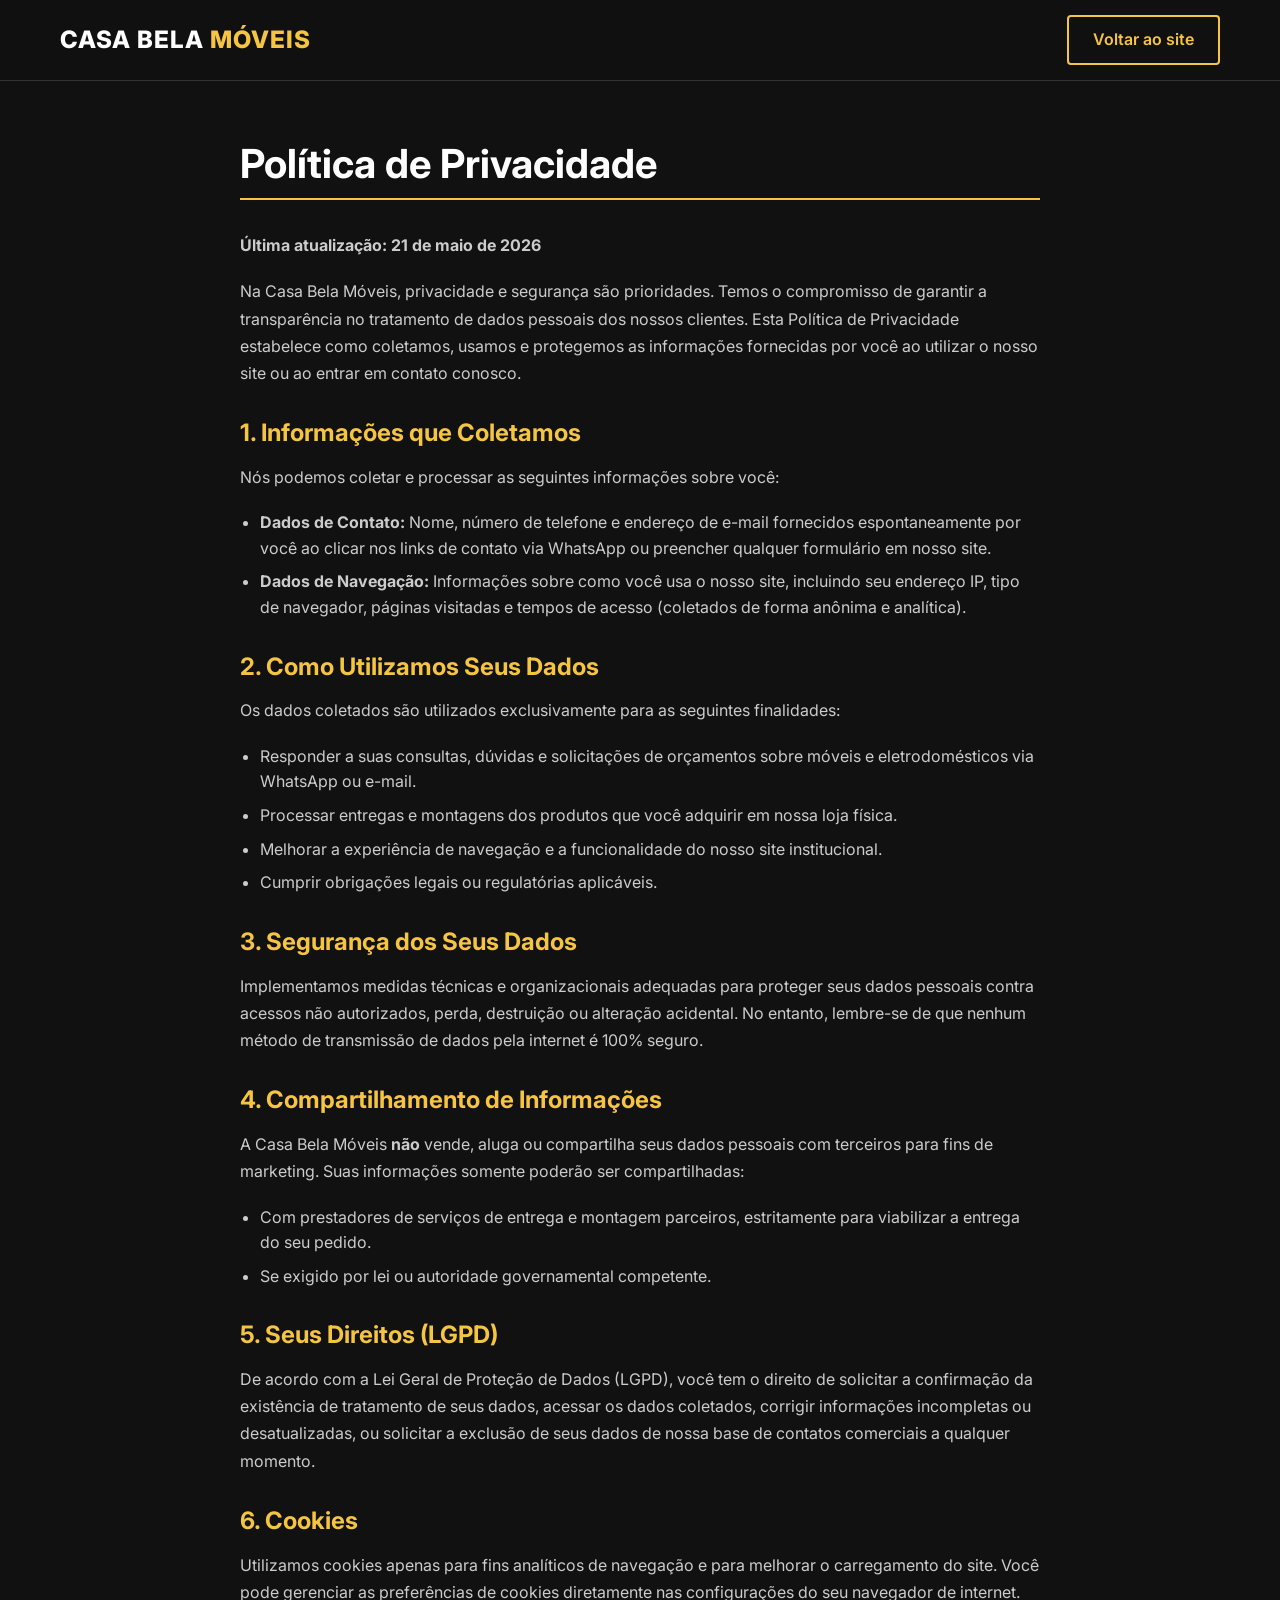
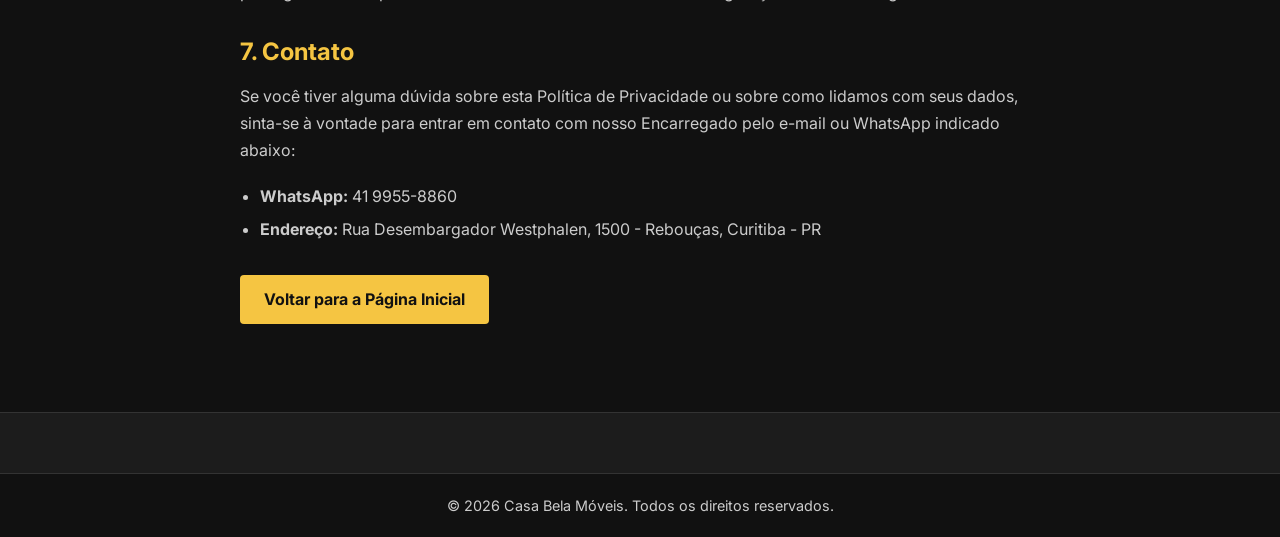
==== politica-privacidade.html @ 4826ec72 "First commit: website da Casa Bela Moveis Usados" ====
﻿<!DOCTYPE html>
<html lang="pt-BR">
<head>
    <meta charset="UTF-8">
    <meta name="viewport" content="width=device-width, initial-scale=1.0">
    <title>Política de Privacidade | Casa Bela Móveis</title>
    <meta name="description" content="Política de Privacidade da Casa Bela Móveis Usados. Saiba como cuidamos e protegemos seus dados pessoais de acordo com a LGPD.">
    <link rel="stylesheet" href="style.css">
    <link rel="preconnect" href="https://fonts.googleapis.com">
    <link rel="preconnect" href="https://fonts.gstatic.com" crossorigin>
    <link href="https://fonts.googleapis.com/css2?family=Inter:wght@400;500;600;700;800&display=swap" rel="stylesheet">
    <style>
        .legal-content {
            padding: 140px 0 80px;
            max-width: 800px;
            margin: 0 auto;
        }
        .legal-content h1 {
            font-size: 2.5rem;
            margin-bottom: 2rem;
            border-bottom: 2px solid var(--amarelo-destaque);
            padding-bottom: 10px;
        }
        .legal-content h2 {
            font-size: 1.5rem;
            margin-top: 2rem;
            margin-bottom: 1rem;
            color: var(--amarelo-destaque);
        }
        .legal-content p {
            margin-bottom: 1.2rem;
            line-height: 1.7;
        }
        .legal-content ul {
            margin-bottom: 1.5rem;
            padding-left: 20px;
            list-style: disc;
        }
        .legal-content li {
            margin-bottom: 0.5rem;
            color: var(--cinza-texto);
        }
        .btn-voltar {
            margin-top: 2rem;
        }
    </style>
</head>
<body>
    <header class="header" id="header">
        <div class="container header-container">
            <a href="index.html" class="logo">Casa Bela <span class="destaque">Móveis</span></a>
            <a href="index.html" class="btn-outline">Voltar ao site</a>
        </div>
    </header>

    <main class="container">
        <article class="legal-content">
            <h1>Política de Privacidade</h1>
            <p><strong>Última atualização: 21 de maio de 2026</strong></p>
            
            <p>Na Casa Bela Móveis, privacidade e segurança são prioridades. Temos o compromisso de garantir a transparência no tratamento de dados pessoais dos nossos clientes. Esta Política de Privacidade estabelece como coletamos, usamos e protegemos as informações fornecidas por você ao utilizar o nosso site ou ao entrar em contato conosco.</p>

            <h2>1. Informações que Coletamos</h2>
            <p>Nós podemos coletar e processar as seguintes informações sobre você:</p>
            <ul>
                <li><strong>Dados de Contato:</strong> Nome, número de telefone e endereço de e-mail fornecidos espontaneamente por você ao clicar nos links de contato via WhatsApp ou preencher qualquer formulário em nosso site.</li>
                <li><strong>Dados de Navegação:</strong> Informações sobre como você usa o nosso site, incluindo seu endereço IP, tipo de navegador, páginas visitadas e tempos de acesso (coletados de forma anônima e analítica).</li>
            </ul>

            <h2>2. Como Utilizamos Seus Dados</h2>
            <p>Os dados coletados são utilizados exclusivamente para as seguintes finalidades:</p>
            <ul>
                <li>Responder a suas consultas, dúvidas e solicitações de orçamentos sobre móveis e eletrodomésticos via WhatsApp ou e-mail.</li>
                <li>Processar entregas e montagens dos produtos que você adquirir em nossa loja física.</li>
                <li>Melhorar a experiência de navegação e a funcionalidade do nosso site institucional.</li>
                <li>Cumprir obrigações legais ou regulatórias aplicáveis.</li>
            </ul>

            <h2>3. Segurança dos Seus Dados</h2>
            <p>Implementamos medidas técnicas e organizacionais adequadas para proteger seus dados pessoais contra acessos não autorizados, perda, destruição ou alteração acidental. No entanto, lembre-se de que nenhum método de transmissão de dados pela internet é 100% seguro.</p>

            <h2>4. Compartilhamento de Informações</h2>
            <p>A Casa Bela Móveis <strong>não</strong> vende, aluga ou compartilha seus dados pessoais com terceiros para fins de marketing. Suas informações somente poderão ser compartilhadas:</p>
            <ul>
                <li>Com prestadores de serviços de entrega e montagem parceiros, estritamente para viabilizar a entrega do seu pedido.</li>
                <li>Se exigido por lei ou autoridade governamental competente.</li>
            </ul>

            <h2>5. Seus Direitos (LGPD)</h2>
            <p>De acordo com a Lei Geral de Proteção de Dados (LGPD), você tem o direito de solicitar a confirmação da existência de tratamento de seus dados, acessar os dados coletados, corrigir informações incompletas ou desatualizadas, ou solicitar a exclusão de seus dados de nossa base de contatos comerciais a qualquer momento.</p>

            <h2>6. Cookies</h2>
            <p>Utilizamos cookies apenas para fins analíticos de navegação e para melhorar o carregamento do site. Você pode gerenciar as preferências de cookies diretamente nas configurações do seu navegador de internet.</p>

            <h2>7. Contato</h2>
            <p>Se você tiver alguma dúvida sobre esta Política de Privacidade ou sobre como lidamos com seus dados, sinta-se à vontade para entrar em contato com nosso Encarregado pelo e-mail ou WhatsApp indicado abaixo:</p>
            <ul>
                <li><strong>WhatsApp:</strong> 41 9955-8860</li>
                <li><strong>Endereço:</strong> Rua Desembargador Westphalen, 1500 - Rebouças, Curitiba - PR</li>
            </ul>

            <div class="btn-voltar">
                <a href="index.html" class="btn-primary">Voltar para a Página Inicial</a>
            </div>
        </article>
    </main>

    <footer class="footer">
        <div class="footer-bottom">
            <div class="container">
                <p>&copy; 2026 Casa Bela Móveis. Todos os direitos reservados.</p>
            </div>
        </div>
    </footer>
</body>
</html>
---- style.css ----
/* Identidade Visual */
:root {
  --preto-principal: #111111;
  --preto-secundario: #1C1C1C;
  --amarelo-destaque: #F5C542;
  --amarelo-hover: #FFD95A;
  --marrom: #6B4423;
  --marrom-claro: #9A6A3A;
  --branco: #FFFFFF;
  --cinza-claro: #F5F5F5;
  --cinza-texto: #CCCCCC;
  --cinza-escuro: #2A2A2A;
  --borda-suave: #333333;
}

/* Reset Básico */
* {
  margin: 0;
  padding: 0;
  box-sizing: border-box;
}

html {
  scroll-behavior: smooth;
  scroll-padding-top: 80px;
}

body {
  font-family: 'Inter', sans-serif;
  background-color: var(--preto-principal);
  color: var(--branco);
  line-height: 1.6;
  -webkit-font-smoothing: antialiased;
  overflow-x: hidden;
}

a {
  text-decoration: none;
  color: inherit;
}

ul {
  list-style: none;
}

/* Layout Container */
.container {
  max-width: 1200px;
  margin: 0 auto;
  padding: 0 20px;
}

/* Tipografia Geral */
h1, h2, h3, h4 {
  color: var(--branco);
  line-height: 1.2;
}

h2 {
  font-size: 2.5rem;
  margin-bottom: 1rem;
}

p {
  color: var(--cinza-texto);
  margin-bottom: 1rem;
}

/* Utilitários */
.text-center {
  text-align: center;
}

.destaque {
  color: var(--amarelo-destaque);
}

/* Botões */
.btn-primary {
  display: inline-block;
  background-color: var(--amarelo-destaque);
  color: var(--preto-principal);
  padding: 12px 24px;
  border-radius: 4px;
  font-weight: 700;
  transition: background-color 0.3s ease, transform 0.2s ease;
  text-align: center;
  position: relative;
  overflow: hidden;
}

.btn-primary:hover {
  background-color: var(--amarelo-hover);
  transform: translateY(-2px);
}

/* Efeito 3: Brilho nos botões (Shine) */
.btn-primary::before {
  content: '';
  position: absolute;
  top: 0;
  left: -100%;
  width: 50%;
  height: 100%;
  background: linear-gradient(to right, rgba(255,255,255,0) 0%, rgba(255,255,255,0.5) 50%, rgba(255,255,255,0) 100%);
  transform: skewX(-25deg);
  animation: shine 3.5s infinite;
}

@keyframes shine {
  0% { left: -100%; }
  20% { left: 200%; }
  100% { left: 200%; }
}

.btn-outline {
  display: inline-block;
  background-color: transparent;
  color: var(--amarelo-destaque);
  border: 2px solid var(--amarelo-destaque);
  padding: 10px 24px;
  border-radius: 4px;
  font-weight: 600;
  transition: all 0.3s ease;
  text-align: center;
}

.btn-outline:hover {
  background-color: var(--amarelo-destaque);
  color: var(--preto-principal);
}

.btn-large {
  padding: 16px 36px;
  font-size: 1.1rem;
}

/* 1. CABEÇALHO */
.header {
  position: fixed;
  top: 0;
  left: 0;
  width: 100%;
  background-color: rgba(17, 17, 17, 0.95);
  backdrop-filter: blur(10px);
  z-index: 1000;
  border-bottom: 1px solid var(--borda-suave);
}

.header-container {
  display: flex;
  justify-content: space-between;
  align-items: center;
  height: 80px;
}

.logo {
  font-size: 1.5rem;
  font-weight: 800;
  color: var(--branco);
  text-transform: uppercase;
  letter-spacing: 1px;
}

.nav-menu {
  display: flex;
  align-items: center;
  gap: 30px;
}

.nav-list {
  display: flex;
  gap: 20px;
}

.nav-link {
  font-weight: 500;
  transition: color 0.3s ease;
}

.nav-link:hover {
  color: var(--amarelo-destaque);
}

/* Menu Hamburger (Mobile) */
.menu-toggle {
  display: none;
  background: none;
  border: none;
  cursor: pointer;
  padding: 5px;
}

.hamburger, .hamburger::before, .hamburger::after {
  display: block;
  width: 25px;
  height: 3px;
  background-color: var(--branco);
  transition: all 0.3s ease;
}

.hamburger::before {
  content: '';
  transform: translateY(-8px);
}

.hamburger::after {
  content: '';
  transform: translateY(5px);
}

/* 2. HERO SECTION */
.hero {
  padding: 160px 0 80px;
  background: linear-gradient(135deg, rgba(17,17,17,0.9) 0%, rgba(28,28,28,0.9) 100%), url('data:image/svg+xml;utf8,<svg xmlns="http://www.w3.org/2000/svg" width="100" height="100" opacity="0.05"><rect width="100" height="100" fill="none"/><circle cx="50" cy="50" r="2" fill="%23FFFFFF"/></svg>');
  /* Efeito 5: Parallax de fundo no Hero */
  background-attachment: fixed;
  background-position: center;
}

.hero-container {
  display: grid;
  grid-template-columns: 1fr 1fr;
  gap: 40px;
  align-items: center;
}

.hero-content h1 {
  font-size: 3rem;
  margin-bottom: 1.5rem;
  letter-spacing: -1px;
}

.hero-content p {
  font-size: 1.1rem;
  margin-bottom: 2rem;
}

.hero-selos {
  display: flex;
  flex-wrap: wrap;
  gap: 10px;
  margin-bottom: 2rem;
}

.selo {
  background-color: var(--cinza-escuro);
  color: var(--amarelo-destaque);
  padding: 6px 12px;
  border-radius: 20px;
  font-size: 0.85rem;
  font-weight: 600;
  border: 1px solid var(--borda-suave);
}

.hero-buttons {
  display: flex;
  gap: 15px;
}

.placeholder-hero {
  width: 100%;
  height: 450px;
  background-color: var(--marrom);
  border: 2px dashed var(--amarelo-destaque);
  border-radius: 8px;
  display: flex;
  flex-direction: column;
  justify-content: center;
  align-items: center;
  color: var(--amarelo-destaque);
  text-align: center;
  padding: 20px;
  position: relative;
  overflow: hidden;
}

/* Efeito 6: Shimmer de carregamento */
.placeholder-hero::before, .placeholder-produto::before, .placeholder-generic::before, .placeholder-mapa::before {
  content: '';
  position: absolute;
  top: 0; left: 0; right: 0; bottom: 0;
  background: linear-gradient(to right, transparent 0%, rgba(255,255,255,0.08) 50%, transparent 100%);
  transform: skewX(-20deg);
  animation: shimmer-swipe 2.5s infinite linear;
}

@keyframes shimmer-swipe {
  0% { transform: translateX(-150%) skewX(-20deg); }
  50% { transform: translateX(150%) skewX(-20deg); }
  100% { transform: translateX(150%) skewX(-20deg); }
}

.placeholder-hero svg {
  margin-bottom: 10px;
  z-index: 1;
}

.placeholder-hero span {
  z-index: 1;
}

/* Estrutura Geral das Seções */
section {
  padding: 80px 0;
}

.section-header {
  text-align: center;
  margin-bottom: 50px;
  max-width: 800px;
  margin-left: auto;
  margin-right: auto;
}

/* Efeito 1: Scroll Animations */
.animate-on-scroll {
  opacity: 0;
  transform: translateY(40px);
  transition: opacity 0.8s ease-out, transform 0.8s ease-out;
  will-change: opacity, transform;
}

.animate-on-scroll.is-visible {
  opacity: 1;
  transform: translateY(0);
}

/* 3. CATEGORIAS */
.categorias {
  background-color: var(--preto-principal);
}

.categorias-grid {
  display: grid;
  grid-template-columns: repeat(auto-fit, minmax(250px, 1fr));
  gap: 20px;
}

.categoria-card {
  background-color: var(--preto-secundario);
  border: 1px solid var(--borda-suave);
  padding: 30px 20px;
  border-radius: 8px;
  text-align: center;
  transition: transform 0.3s ease, border-color 0.3s ease;
  overflow: hidden;
}

.categoria-card:hover {
  transform: translateY(-5px);
  border-color: var(--amarelo-destaque);
}

/* Efeito 2: Hover Scale (Zoom) */
.categoria-icon {
  font-size: 2.5rem;
  margin-bottom: 15px;
  display: inline-block;
  transition: transform 0.4s ease;
}

.categoria-card:hover .categoria-icon {
  transform: scale(1.2);
}

.categoria-card h3 {
  margin-bottom: 10px;
  font-size: 1.3rem;
}

.categoria-card p {
  font-size: 0.9rem;
  margin-bottom: 20px;
}

.btn-link {
  color: var(--amarelo-destaque);
  font-weight: 600;
  font-size: 0.9rem;
  text-transform: uppercase;
  letter-spacing: 0.5px;
}

.btn-link:hover {
  text-decoration: underline;
}

/* 4. PRODUTOS EM DESTAQUE */
.produtos {
  background-color: var(--preto-secundario);
}

.produtos-grid {
  display: grid;
  grid-template-columns: repeat(auto-fit, minmax(280px, 1fr));
  gap: 30px;
}

.produto-card {
  background-color: var(--preto-principal);
  border: 1px solid var(--borda-suave);
  border-radius: 8px;
  overflow: hidden;
  transition: transform 0.3s ease, box-shadow 0.3s ease;
  display: flex;
  flex-direction: column;
}

.produto-card:hover {
  transform: translateY(-5px);
  box-shadow: 0 10px 20px rgba(0,0,0,0.5);
}

.placeholder-produto {
  width: 100%;
  height: 220px;
  background-color: var(--marrom-claro);
  display: flex;
  flex-direction: column;
  justify-content: center;
  align-items: center;
  color: var(--branco);
  transition: transform 0.5s ease;
}

/* Efeito 2: Hover Scale no Produto */
.produto-card:hover .placeholder-produto {
  transform: scale(1.05);
}

.produto-card .imagem-container {
  overflow: hidden; /* Mantém o zoom dentro do card */
}

.produto-info {
  padding: 20px;
  flex-grow: 1;
  display: flex;
  flex-direction: column;
  position: relative;
  z-index: 2;
  background-color: var(--preto-principal);
}

.produto-categoria {
  font-size: 0.8rem;
  color: var(--amarelo-destaque);
  text-transform: uppercase;
  font-weight: 600;
  margin-bottom: 5px;
}

.produto-card h3 {
  font-size: 1.2rem;
  margin-bottom: 10px;
}

.produto-card p {
  font-size: 0.9rem;
  margin-bottom: 15px;
  flex-grow: 1;
}

.selo-produto {
  display: inline-table;
  background-color: var(--cinza-escuro);
  color: var(--cinza-texto);
  font-size: 0.8rem;
  padding: 4px 8px;
  border-radius: 4px;
  margin-bottom: 15px;
  text-align: center;
}

.produto-card .btn-primary {
  display: block;
  width: 100%;
}

/* 5. SOBRE A EMPRESA */
.sobre {
  background-color: var(--preto-principal);
}

.sobre-container {
  display: grid;
  grid-template-columns: 1fr 1fr;
  gap: 50px;
  align-items: center;
}

.sobre-destaques {
  display: grid;
  grid-template-columns: 1fr 1fr;
  gap: 20px;
}

.destaque-item {
  background-color: var(--preto-secundario);
  padding: 30px 20px;
  text-align: center;
  border-radius: 8px;
  border: 1px solid var(--borda-suave);
  transition: transform 0.3s ease;
}

.destaque-item:hover {
  transform: scale(1.05);
}

.destaque-item h3 {
  color: var(--amarelo-destaque);
  font-size: 2.5rem;
  margin-bottom: 5px;
}

.destaque-item p {
  margin: 0;
  font-weight: 600;
  color: var(--branco);
}

/* 6. DIFERENCIAIS */
.diferenciais {
  background-color: var(--preto-secundario);
}

.diferenciais-grid {
  display: grid;
  grid-template-columns: repeat(auto-fit, minmax(250px, 1fr));
  gap: 30px;
}

.diferencial-card {
  background-color: var(--preto-principal);
  padding: 30px;
  border-radius: 8px;
  text-align: left;
  border-left: 4px solid var(--amarelo-destaque);
  transition: transform 0.3s ease;
}

.diferencial-card:hover {
  transform: translateX(5px);
}

.diferencial-icon {
  font-size: 2rem;
  margin-bottom: 15px;
}

.diferencial-card h3 {
  font-size: 1.2rem;
  margin-bottom: 10px;
}

/* 7 & 8. PAGAMENTO E ENTREGA */
.pagamento, .entrega {
  background-color: var(--preto-principal);
}

.pagamento-container, .entrega-container {
  display: grid;
  grid-template-columns: 1fr 1fr;
  gap: 50px;
  align-items: center;
}

.lista-pagamento, .lista-entrega {
  margin-bottom: 20px;
}

.lista-pagamento li, .lista-entrega li {
  margin-bottom: 10px;
  font-size: 1.1rem;
}

.chamada-pagamento {
  font-weight: 600;
  color: var(--branco);
  margin-bottom: 20px;
}

.placeholder-generic {
  width: 100%;
  height: 350px;
  background-color: var(--preto-secundario);
  border: 1px solid var(--borda-suave);
  border-radius: 8px;
  display: flex;
  flex-direction: column;
  justify-content: center;
  align-items: center;
  color: var(--amarelo-destaque);
  position: relative;
}

/* 9. CHAMADA FINAL */
.chamada-final {
  background-color: var(--preto-secundario);
  border-top: 2px solid var(--amarelo-destaque);
  border-bottom: 2px solid var(--amarelo-destaque);
  padding: 100px 0;
  /* Efeito de Parallax */
  background: linear-gradient(135deg, rgba(28,28,28,0.95) 0%, rgba(17,17,17,0.95) 100%), url('data:image/svg+xml;utf8,<svg xmlns="http://www.w3.org/2000/svg" width="100" height="100" opacity="0.05"><rect width="100" height="100" fill="none"/><circle cx="50" cy="50" r="2" fill="%23FFFFFF"/></svg>');
  background-attachment: fixed;
}

.chamada-final h2 {
  font-size: 2.5rem;
  margin-bottom: 20px;
}

.chamada-final p {
  font-size: 1.2rem;
  max-width: 700px;
  margin: 0 auto 30px;
}

/* 10. CONTATO */
.contato {
  background-color: var(--preto-principal);
}

.contato-container {
  display: grid;
  grid-template-columns: 1fr 1fr;
  gap: 50px;
}

.info-box {
  display: flex;
  gap: 15px;
  margin-bottom: 25px;
}

.info-icon {
  font-size: 1.5rem;
  background-color: var(--preto-secundario);
  width: 50px;
  height: 50px;
  display: flex;
  justify-content: center;
  align-items: center;
  border-radius: 50%;
  color: var(--amarelo-destaque);
  flex-shrink: 0;
}

.info-box h4 {
  margin-bottom: 5px;
}

.info-box p {
  margin: 0;
}

.placeholder-mapa {
  width: 100%;
  height: 400px;
  background-color: var(--preto-secundario);
  border-radius: 8px;
  display: flex;
  flex-direction: column;
  justify-content: center;
  align-items: center;
  color: var(--cinza-texto);
  border: 1px solid var(--borda-suave);
  position: relative;
}

.placeholder-mapa svg {
  margin-bottom: 10px;
  color: var(--amarelo-destaque);
  z-index: 1;
}
.placeholder-mapa span {
  z-index: 1;
}

/* 11. RODAPÉ */
.footer {
  background-color: var(--preto-secundario);
  padding: 60px 0 0;
  border-top: 1px solid var(--borda-suave);
}

.footer-container {
  display: grid;
  grid-template-columns: 2fr 1fr 1fr 1fr 1fr;
  gap: 30px;
  margin-bottom: 40px;
}

.logo-footer {
  font-size: 1.5rem;
  font-weight: 800;
  color: var(--branco);
  text-transform: uppercase;
  margin-bottom: 15px;
  display: block;
}

.footer-col h4 {
  margin-bottom: 20px;
  color: var(--amarelo-destaque);
  font-size: 1.1rem;
}

.footer-col ul li {
  margin-bottom: 10px;
}

.footer-col ul li a {
  color: var(--cinza-texto);
  transition: color 0.3s ease;
}

.footer-col ul li a:hover {
  color: var(--branco);
}

.footer-bottom {
  background-color: var(--preto-principal);
  padding: 20px 0;
  text-align: center;
  border-top: 1px solid var(--borda-suave);
}

.footer-bottom p {
  margin: 0;
  font-size: 0.9rem;
}

/* 12. WHATSAPP FLUTUANTE */
/* Efeito 3: Pulse no WhatsApp */
@keyframes pulse-whatsapp {
  0% { transform: scale(1); box-shadow: 0 0 0 0 rgba(37, 211, 102, 0.7); }
  70% { transform: scale(1.05); box-shadow: 0 0 0 15px rgba(37, 211, 102, 0); }
  100% { transform: scale(1); box-shadow: 0 0 0 0 rgba(37, 211, 102, 0); }
}

.whatsapp-flutuante {
  position: fixed;
  bottom: 30px;
  right: 30px;
  width: 60px;
  height: 60px;
  background-color: #25D366;
  color: #FFF;
  border-radius: 50%;
  display: flex;
  justify-content: center;
  align-items: center;
  box-shadow: 0 4px 10px rgba(0,0,0,0.3);
  z-index: 1000;
  animation: pulse-whatsapp 2s infinite;
  transition: transform 0.3s ease, background-color 0.3s ease;
}

.whatsapp-flutuante svg {
  width: 35px;
  height: 35px;
}

.whatsapp-flutuante:hover {
  transform: scale(1.1);
  background-color: #20b858;
  animation: none; /* Pausa o pulso no hover para focar na interação */
}

/* RESPONSIVIDADE */
@media (max-width: 992px) {
  .hero-container,
  .sobre-container,
  .pagamento-container,
  .entrega-container,
  .contato-container {
    grid-template-columns: 1fr;
  }
  
  .hero-content {
    order: 2;
  }
  
  .hero-image {
    order: 1;
  }

  .entrega-image {
    order: 2;
  }
  
  .entrega-content {
    order: 1;
  }

  .footer-container {
    grid-template-columns: 1fr 1fr;
  }

  .footer-about {
    grid-column: span 2;
  }
  
  .hero-content h1 {
    font-size: 2.2rem;
  }
}

@media (max-width: 768px) {
  .menu-toggle {
    display: block;
    z-index: 1001;
  }

  .nav-menu {
    position: fixed;
    top: 0;
    right: -100%;
    width: 80%;
    max-width: 300px;
    height: 100vh;
    background-color: var(--preto-secundario);
    flex-direction: column;
    justify-content: center;
    transition: right 0.3s ease;
    padding: 40px;
    border-left: 1px solid var(--borda-suave);
    box-shadow: -5px 0 15px rgba(0,0,0,0.5);
  }

  .nav-menu.active {
    right: 0;
  }

  .nav-list {
    flex-direction: column;
    width: 100%;
    text-align: center;
    margin-bottom: 30px;
  }

  .hamburger.active {
    background-color: transparent;
  }

  .hamburger.active::before {
    transform: rotate(45deg) translate(2px, 2px);
  }

  .hamburger.active::after {
    transform: rotate(-45deg) translate(2px, -2px);
  }

  .hero-buttons {
    flex-direction: column;
  }

  .footer-container {
    grid-template-columns: 1fr;
  }

  .footer-about {
    grid-column: span 1;
  }
  
  h2 {
    font-size: 2rem;
  }

  .sobre-destaques {
    grid-template-columns: 1fr;
  }

  /* Efeito 4: Slider/Carrossel Nativo no Mobile */
  .categorias-grid, .produtos-grid {
    display: flex;
    flex-wrap: nowrap;
    overflow-x: auto;
    scroll-snap-type: x mandatory;
    padding-bottom: 20px;
    -webkit-overflow-scrolling: touch;
    gap: 15px;
    margin: 0 -20px; /* Bleed to edge */
    padding-left: 20px;
    padding-right: 20px;
  }
  
  .categoria-card, .produto-card {
    min-width: 260px;
    scroll-snap-align: center;
    flex: 0 0 auto;
  }
  
  /* Esconder scrollbar mas permitir scroll fluído */
  .categorias-grid::-webkit-scrollbar, 
  .produtos-grid::-webkit-scrollbar {
    display: none;
  }
  .categorias-grid, .produtos-grid {
    -ms-overflow-style: none;
    scrollbar-width: none;
  }
}

/* 13. MODAL (GALERIA) */
.modal {
  display: none; /* Escondido por padrão */
  position: fixed;
  z-index: 2000;
  left: 0;
  top: 0;
  width: 100%;
  height: 100%;
  background-color: rgba(0, 0, 0, 0.85); /* Fundo escuro semitransparente */
  backdrop-filter: blur(5px);
  overflow-x: hidden;
  overflow-y: auto;
  opacity: 0;
  transition: opacity 0.3s ease;
}

.modal.active {
  display: block;
  opacity: 1;
}

.modal-content {
  background-color: var(--preto-secundario);
  margin: 5% auto; /* 5% do topo e centralizado horizontalmente */
  padding: 40px;
  border: 1px solid var(--borda-suave);
  border-radius: 8px;
  width: 90%;
  max-width: 1000px;
  position: relative;
  box-shadow: 0 10px 30px rgba(0,0,0,0.5);
  transform: translateY(-50px);
  transition: transform 0.3s ease;
}

.modal.active .modal-content {
  transform: translateY(0);
}

.close-modal {
  color: var(--cinza-texto);
  position: absolute;
  top: 15px;
  right: 25px;
  font-size: 35px;
  font-weight: bold;
  cursor: pointer;
  transition: color 0.3s ease;
}

.close-modal:hover,
.close-modal:focus {
  color: var(--amarelo-destaque);
  text-decoration: none;
}

#modal-titulo {
  margin-bottom: 5px;
  color: var(--amarelo-destaque);
}

#modal-descricao {
  margin-bottom: 30px;
  color: var(--cinza-texto);
}

.galeria-grid {
  display: grid;
  grid-template-columns: repeat(auto-fill, minmax(200px, 1fr));
  gap: 20px;
  margin-bottom: 30px;
}

.galeria-item {
  width: 100%;
  height: 200px;
  background-color: var(--marrom-claro);
  border-radius: 8px;
  display: flex;
  flex-direction: column;
  justify-content: center;
  align-items: center;
  color: var(--branco);
  border: 1px solid var(--borda-suave);
  position: relative;
  overflow: hidden;
  transition: transform 0.3s ease;
}

.galeria-item:hover {
  transform: scale(1.05);
}

.galeria-item::before {
  content: '';
  position: absolute;
  top: 0; left: 0; right: 0; bottom: 0;
  background: linear-gradient(to right, transparent 0%, rgba(255,255,255,0.08) 50%, transparent 100%);
  transform: skewX(-20deg);
  animation: shimmer-swipe 2.5s infinite linear;
}

.modal-footer {
  text-align: center;
  margin-top: 20px;
  padding-top: 20px;
  border-top: 1px solid var(--borda-suave);
}

@media (max-width: 768px) {
  .modal-content {
    margin: 10% auto;
    padding: 20px;
  }
  .galeria-grid {
    grid-template-columns: repeat(auto-fill, minmax(130px, 1fr));
    gap: 15px;
  }
  .galeria-item {
    height: 140px;
  }
}


/* --- REFINAMENTOS VISUAIS E NOVOS ELEMENTOS REAIS --- */

.hero-img-real {
  width: 100%;
  height: 450px;
  object-fit: cover;
  border-radius: 8px;
  border: 1px solid var(--borda-suave);
  box-shadow: 0 20px 40px rgba(0,0,0,0.5);
  display: block;
}

.pagamento-img-real, .entrega-img-real {
  width: 100%;
  height: 350px;
  object-fit: cover;
  border-radius: 8px;
  border: 1px solid var(--borda-suave);
  box-shadow: 0 15px 30px rgba(0,0,0,0.4);
  display: block;
}

.mapa-container-real {
  width: 100%;
  height: 400px;
  border-radius: 8px;
  overflow: hidden;
  border: 1px solid var(--borda-suave);
  box-shadow: 0 15px 30px rgba(0,0,0,0.4);
}

.categoria-imagem-container {
  width: calc(100% + 40px);
  height: 180px;
  position: relative;
  overflow: hidden;
  border-radius: 8px 8px 0 0;
  margin: -30px -20px 20px -20px;
}

.categoria-img-real {
  width: 100%;
  height: 100%;
  object-fit: cover;
  transition: transform 0.5s ease;
}

.categoria-card:hover .categoria-img-real {
  transform: scale(1.08);
}

.categoria-icon-overlay {
  position: absolute;
  bottom: 10px;
  right: 10px;
  font-size: 1.8rem;
  background: rgba(17, 17, 17, 0.75);
  backdrop-filter: blur(5px);
  width: 45px;
  height: 45px;
  display: flex;
  justify-content: center;
  align-items: center;
  border-radius: 50%;
  border: 1px solid var(--borda-suave);
  z-index: 2;
}

.produto-imagem-real {
  width: 100%;
  height: 220px;
  object-fit: cover;
  transition: transform 0.5s ease;
  display: block;
}

.produto-card:hover .produto-imagem-real {
  transform: scale(1.06);
}

.galeria-imagem-real {
  width: 100%;
  height: 100%;
  object-fit: cover;
  transition: transform 0.5s ease;
  position: absolute;
  top: 0;
  left: 0;
  z-index: 1;
}

.galeria-item:hover .galeria-imagem-real {
  transform: scale(1.08);
}

.galeria-item-overlay {
  position: absolute;
  top: 0;
  left: 0;
  right: 0;
  bottom: 0;
  background: linear-gradient(to top, rgba(17,17,17,0.95) 0%, rgba(17,17,17,0.4) 60%, transparent 100%);
  display: flex;
  flex-direction: column;
  justify-content: flex-end;
  align-items: center;
  padding: 15px;
  opacity: 0;
  transition: opacity 0.3s ease;
  z-index: 2;
  text-align: center;
}

.galeria-item:hover .galeria-item-overlay {
  opacity: 1;
}

.galeria-item-titulo {
  font-size: 0.9rem;
  font-weight: 700;
  color: var(--branco);
  margin-bottom: 8px;
  text-shadow: 0 2px 4px rgba(0,0,0,0.8);
}

.btn-galeria-consultar {
  display: inline-block;
  background-color: var(--amarelo-destaque);
  color: var(--preto-principal);
  padding: 5px 12px;
  border-radius: 4px;
  font-size: 0.75rem;
  font-weight: 700;
  transition: background-color 0.2s ease, transform 0.1s ease;
}

.btn-galeria-consultar:hover {
  background-color: var(--amarelo-hover);
  transform: scale(1.03);
}

.footer-bottom-container {
  display: flex;
  justify-content: space-between;
  align-items: center;
  flex-wrap: wrap;
  gap: 15px;
}

.footer-legal-links {
  display: flex;
  gap: 12px;
  align-items: center;
}

.footer-link-legal {
  color: var(--cinza-texto);
  font-size: 0.85rem;
  transition: color 0.3s ease;
}

.footer-link-legal:hover {
  color: var(--amarelo-destaque);
  text-decoration: underline;
}

.divisor-legal {
  color: var(--borda-suave);
  font-size: 0.85rem;
}

@media (max-width: 768px) {
  .footer-bottom-container {
    flex-direction: column;
    text-align: center;
  }
}
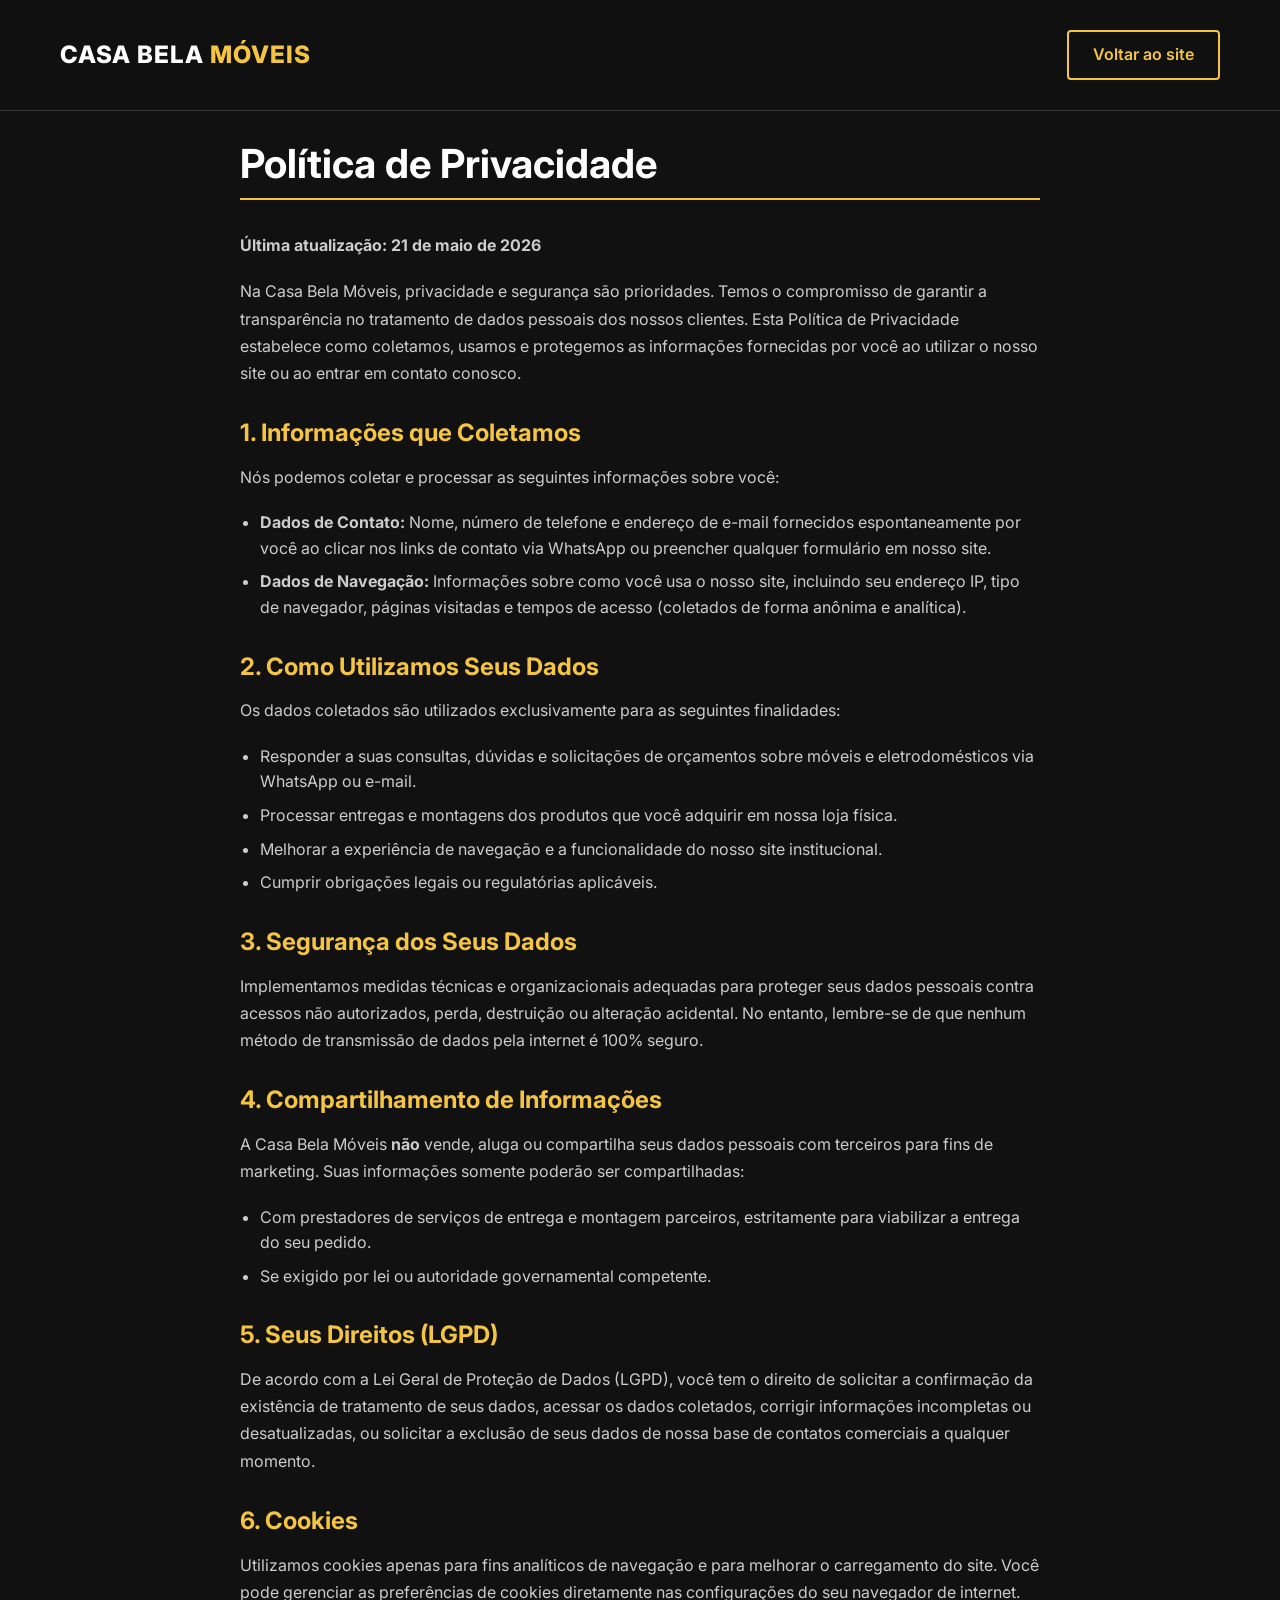
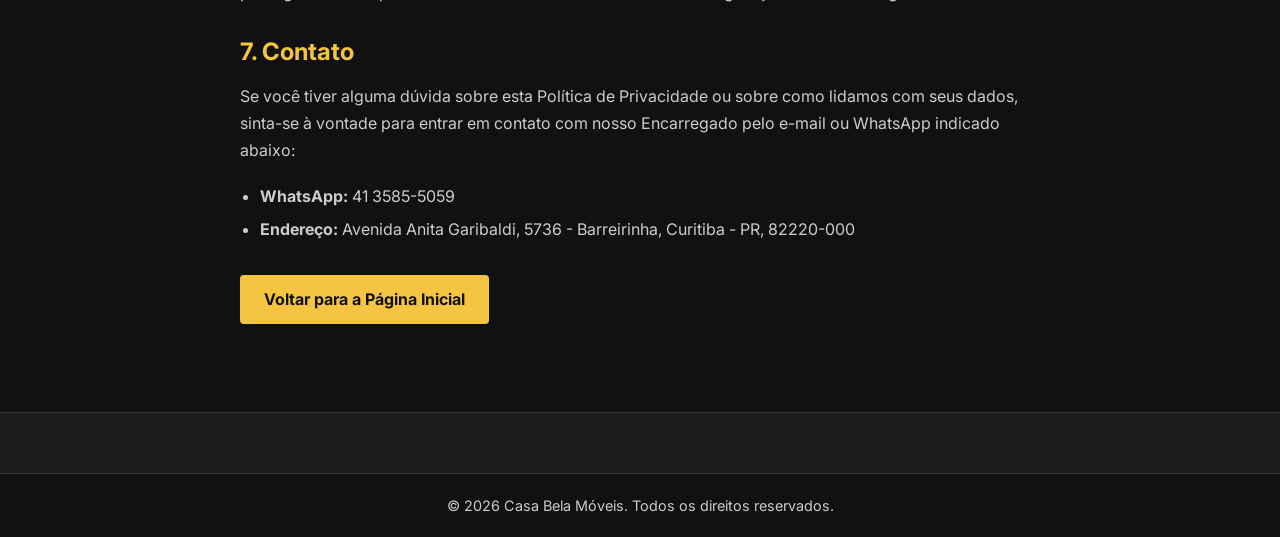
==== commit 0c863719: "Update delivery terms, store contact number, and address to Anita Garibaldi" ====
--- a/politica-privacidade.html
+++ b/politica-privacidade.html
@@ -1,4 +1,4 @@
-﻿<!DOCTYPE html>
+<!DOCTYPE html>
 <html lang="pt-BR">
 <head>
     <meta charset="UTF-8">
@@ -95,8 +95,8 @@
             <h2>7. Contato</h2>
             <p>Se você tiver alguma dúvida sobre esta Política de Privacidade ou sobre como lidamos com seus dados, sinta-se à vontade para entrar em contato com nosso Encarregado pelo e-mail ou WhatsApp indicado abaixo:</p>
             <ul>
-                <li><strong>WhatsApp:</strong> 41 9955-8860</li>
-                <li><strong>Endereço:</strong> Rua Desembargador Westphalen, 1500 - Rebouças, Curitiba - PR</li>
+                <li><strong>WhatsApp:</strong> 41 3585-5059</li>
+                <li><strong>Endereço:</strong> Avenida Anita Garibaldi, 5736 - Barreirinha, Curitiba - PR, 82220-000</li>
             </ul>
 
             <div class="btn-voltar">
--- a/style.css
+++ b/style.css
@@ -22,7 +22,7 @@
 
 html {
   scroll-behavior: smooth;
-  scroll-padding-top: 80px;
+  scroll-padding-top: 110px;
 }
 
 body {
@@ -151,7 +151,8 @@
   display: flex;
   justify-content: space-between;
   align-items: center;
-  height: 80px;
+  height: 110px;
+  transition: height 0.3s ease;
 }
 
 .logo {
@@ -160,6 +161,14 @@
   color: var(--branco);
   text-transform: uppercase;
   letter-spacing: 1px;
+}
+
+.logo-img {
+  height: 90px;
+  width: auto;
+  display: block;
+  object-fit: contain;
+  transition: height 0.3s ease;
 }
 
 .nav-menu {
@@ -221,14 +230,34 @@
 .hero-container {
   display: grid;
   grid-template-columns: 1fr 1fr;
-  gap: 40px;
-  align-items: center;
-}
-
-.hero-content h1 {
+  grid-template-rows: auto auto;
+  column-gap: 40px;
+  row-gap: 0;
+  align-items: center;
+}
+
+.hero-title {
+  grid-column: 1;
+  grid-row: 1;
   font-size: 3rem;
+  letter-spacing: -1px;
   margin-bottom: 1.5rem;
-  letter-spacing: -1px;
+  background: linear-gradient(135deg, var(--branco) 30%, var(--amarelo-destaque) 100%);
+  -webkit-background-clip: text;
+  -webkit-text-fill-color: transparent;
+  background-clip: text;
+  display: inline-block; /* Garante o correto comportamento do background-clip */
+}
+
+.hero-content {
+  grid-column: 1;
+  grid-row: 2;
+  align-self: start;
+}
+
+.hero-image {
+  grid-column: 2;
+  grid-row: 1 / span 2;
 }
 
 .hero-content p {
@@ -576,6 +605,30 @@
   font-size: 1.1rem;
 }
 
+.pagamento-destaque-box {
+  background-color: var(--preto-secundario);
+  border: 1px solid var(--borda-suave);
+  border-left: 4px solid var(--amarelo-destaque);
+  border-radius: 6px;
+  padding: 15px;
+  margin-bottom: 25px;
+  display: flex;
+  gap: 12px;
+  align-items: flex-start;
+}
+
+.destaque-icon {
+  font-size: 1.3rem;
+  line-height: 1;
+}
+
+.destaque-text {
+  font-size: 0.95rem;
+  color: var(--cinza-texto);
+  line-height: 1.5;
+  margin: 0;
+}
+
 .chamada-pagamento {
   font-weight: 600;
   color: var(--branco);
@@ -623,6 +676,11 @@
   background-color: var(--preto-principal);
 }
 
+.contato-info h2 {
+  white-space: nowrap;
+  font-size: clamp(1.2rem, 4.8vw, 2.5rem);
+}
+
 .contato-container {
   display: grid;
   grid-template-columns: 1fr 1fr;
@@ -700,6 +758,14 @@
   text-transform: uppercase;
   margin-bottom: 15px;
   display: block;
+}
+
+.logo-img-footer {
+  height: 110px;
+  width: auto;
+  display: block;
+  object-fit: contain;
+  margin-bottom: 15px;
 }
 
 .footer-col h4 {
@@ -772,20 +838,35 @@
 
 /* RESPONSIVIDADE */
 @media (max-width: 992px) {
-  .hero-container,
   .sobre-container,
   .pagamento-container,
   .entrega-container,
   .contato-container {
     grid-template-columns: 1fr;
   }
-  
+
+  .hero-container {
+    grid-template-columns: 1fr;
+    grid-template-rows: auto auto auto;
+    row-gap: 25px;
+  }
+
+  .hero-title {
+    grid-column: 1;
+    grid-row: 1;
+    font-size: 2.2rem;
+    margin-bottom: 0.5rem;
+  }
+
+  .hero-image {
+    grid-column: 1;
+    grid-row: 2;
+  }
+
   .hero-content {
-    order: 2;
-  }
-  
-  .hero-image {
-    order: 1;
+    grid-column: 1;
+    grid-row: 3;
+    align-self: stretch;
   }
 
   .entrega-image {
@@ -803,13 +884,21 @@
   .footer-about {
     grid-column: span 2;
   }
-  
-  .hero-content h1 {
-    font-size: 2.2rem;
-  }
 }
 
 @media (max-width: 768px) {
+  html {
+    scroll-padding-top: 90px;
+  }
+
+  .header-container {
+    height: 90px;
+  }
+
+  .logo-img {
+    height: 70px;
+  }
+
   .menu-toggle {
     display: block;
     z-index: 1001;
@@ -859,11 +948,11 @@
   }
 
   .footer-container {
-    grid-template-columns: 1fr;
+    grid-template-columns: repeat(2, 1fr);
   }
 
   .footer-about {
-    grid-column: span 1;
+    grid-column: span 2;
   }
   
   h2 {
@@ -874,35 +963,91 @@
     grid-template-columns: 1fr;
   }
 
-  /* Efeito 4: Slider/Carrossel Nativo no Mobile */
+  /* Grid 2x2 no Mobile/Tablet */
   .categorias-grid, .produtos-grid {
-    display: flex;
-    flex-wrap: nowrap;
-    overflow-x: auto;
-    scroll-snap-type: x mandatory;
-    padding-bottom: 20px;
-    -webkit-overflow-scrolling: touch;
+    display: grid;
+    grid-template-columns: repeat(2, 1fr);
     gap: 15px;
-    margin: 0 -20px; /* Bleed to edge */
-    padding-left: 20px;
-    padding-right: 20px;
+    padding: 0;
+    margin: 0;
   }
   
   .categoria-card, .produto-card {
-    min-width: 260px;
-    scroll-snap-align: center;
-    flex: 0 0 auto;
-  }
-  
-  /* Esconder scrollbar mas permitir scroll fluído */
-  .categorias-grid::-webkit-scrollbar, 
-  .produtos-grid::-webkit-scrollbar {
-    display: none;
-  }
-  .categorias-grid, .produtos-grid {
-    -ms-overflow-style: none;
-    scrollbar-width: none;
-  }
+    min-width: 0;
+    width: 100%;
+  }
+
+  .categoria-card {
+    padding: 20px 12px;
+  }
+
+  .categoria-imagem-container {
+    width: calc(100% + 24px);
+    height: 120px;
+    margin: -20px -12px 15px -12px;
+  }
+
+  .categoria-card h3 {
+    font-size: 1.05rem;
+    margin-bottom: 5px;
+  }
+
+  .categoria-card p {
+    font-size: 0.8rem;
+    margin-bottom: 12px;
+    display: -webkit-box;
+    -webkit-line-clamp: 2;
+    -webkit-box-orient: vertical;
+    overflow: hidden;
+    height: 2.6em; /* Limita altura para manter alinhado */
+  }
+
+  .categoria-icon-overlay {
+    width: 36px;
+    height: 36px;
+    font-size: 1.2rem;
+    bottom: 8px;
+    right: 8px;
+  }
+
+  .produto-imagem-real {
+    height: 140px;
+  }
+
+  .produto-info {
+    padding: 12px;
+  }
+
+  .produto-categoria {
+    font-size: 0.7rem;
+  }
+
+  .produto-card h3 {
+    font-size: 1rem;
+    margin-bottom: 5px;
+  }
+
+  .produto-card p {
+    font-size: 0.8rem;
+    margin-bottom: 10px;
+    display: -webkit-box;
+    -webkit-line-clamp: 2;
+    -webkit-box-orient: vertical;
+    overflow: hidden;
+    height: 2.6em;
+  }
+
+  .selo-produto {
+    font-size: 0.7rem;
+    padding: 2px 6px;
+    margin-bottom: 10px;
+  }
+
+  .produto-card .btn-primary {
+    font-size: 0.8rem;
+    padding: 8px 10px;
+  }
+
 }
 
 /* 13. MODAL (GALERIA) */
@@ -1207,3 +1352,132 @@
     text-align: center;
   }
 }
+
+/* Footer Contact List with Icons */
+.footer-contact-list {
+  margin-top: 10px;
+}
+.footer-contact-list li {
+  display: flex;
+  align-items: center;
+  gap: 10px;
+  margin-bottom: 12px;
+  color: var(--cinza-texto);
+}
+.footer-contact-list li a,
+.footer-contact-list li .footer-static-item {
+  display: flex;
+  align-items: center;
+  gap: 10px;
+  color: var(--cinza-texto);
+  transition: color 0.3s ease;
+}
+.footer-contact-list li a:hover {
+  color: var(--branco);
+}
+.footer-contact-list li svg {
+  color: var(--amarelo-destaque);
+  flex-shrink: 0;
+  width: 16px;
+  height: 16px;
+  transition: transform 0.3s ease;
+}
+.footer-contact-list li a:hover svg {
+  transform: scale(1.15);
+}
+
+/* 10. QUER VENDER? / COMPRAMOS */
+.vender {
+  background-color: var(--preto-secundario);
+  border-top: 1px solid var(--borda-suave);
+  border-bottom: 1px solid var(--borda-suave);
+}
+
+.vender-container {
+  display: grid;
+  grid-template-columns: 1.2fr 0.8fr;
+  gap: 50px;
+  align-items: center;
+}
+
+.passos-vender {
+  margin: 30px 0;
+  display: flex;
+  flex-direction: column;
+  gap: 20px;
+}
+
+.passo-item {
+  display: flex;
+  gap: 20px;
+  align-items: flex-start;
+}
+
+.passo-numero {
+  background-color: var(--amarelo-destaque);
+  color: var(--preto-principal);
+  font-weight: 800;
+  font-size: 1.2rem;
+  width: 40px;
+  height: 40px;
+  border-radius: 50%;
+  display: flex;
+  justify-content: center;
+  align-items: center;
+  flex-shrink: 0;
+}
+
+.passo-text h4 {
+  font-size: 1.1rem;
+  margin-bottom: 5px;
+  color: var(--branco);
+}
+
+.passo-text p {
+  font-size: 0.95rem;
+  color: var(--cinza-texto);
+  margin: 0;
+}
+
+.vender-info-card {
+  background-color: var(--preto-principal);
+  border: 1px solid var(--borda-suave);
+  padding: 40px 30px;
+  border-radius: 8px;
+}
+
+.vender-info-card h3 {
+  font-size: 1.4rem;
+  margin-bottom: 20px;
+  color: var(--amarelo-destaque);
+  border-bottom: 1px solid var(--borda-suave);
+  padding-bottom: 10px;
+}
+
+.lista-itens-compramos li {
+  margin-bottom: 12px;
+  font-size: 1.05rem;
+  color: var(--branco);
+}
+
+.vender-requisito {
+  margin-top: 25px;
+  background-color: rgba(245, 197, 66, 0.05);
+  border: 1px dashed var(--amarelo-destaque);
+  padding: 15px;
+  border-radius: 6px;
+}
+
+.vender-requisito p {
+  font-size: 0.9rem;
+  color: var(--cinza-texto);
+  margin: 0;
+}
+
+@media (max-width: 992px) {
+  .vender-container {
+    grid-template-columns: 1fr;
+    gap: 40px;
+  }
+}
+
